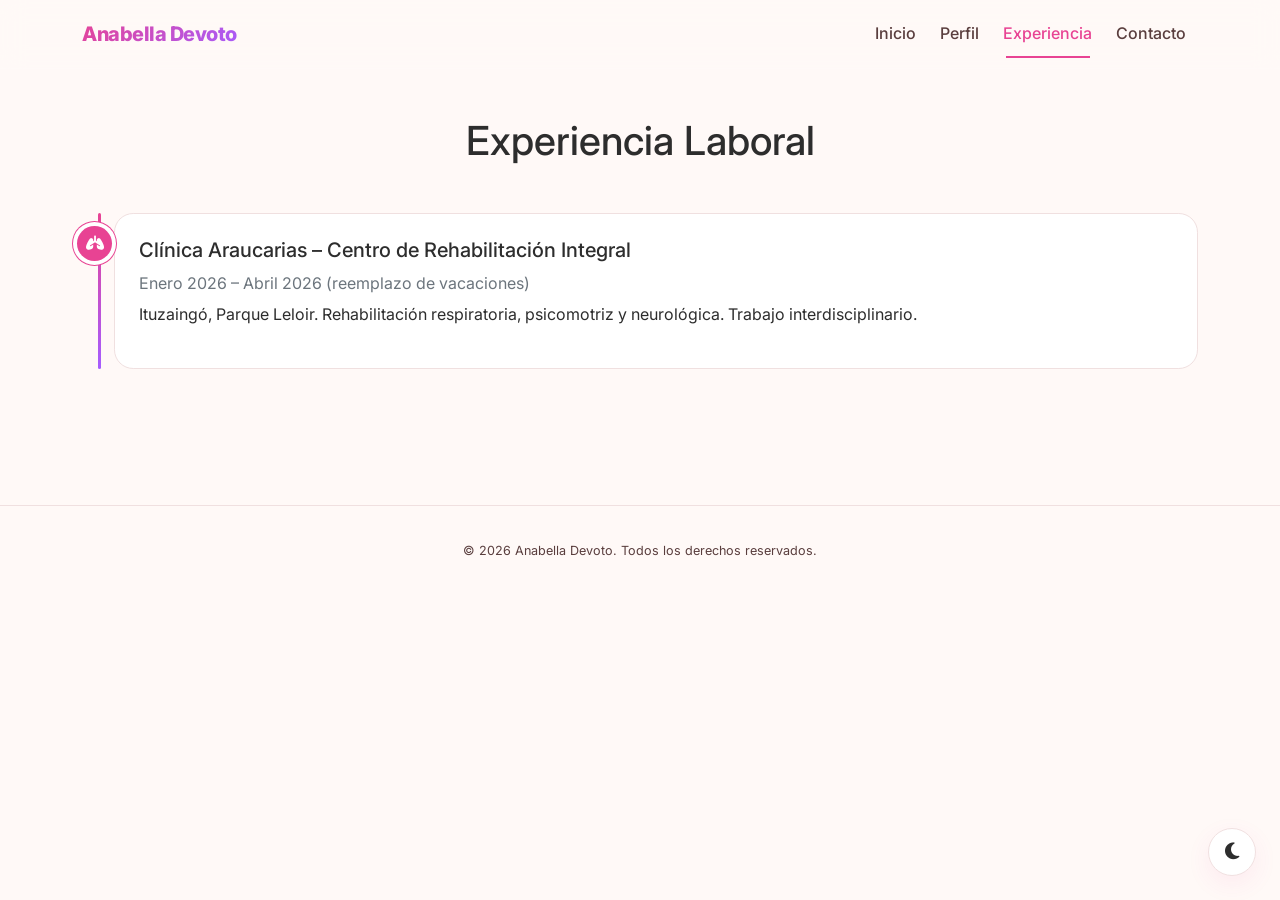
==== experiencia.html @ 52921e00 "Add files via upload" ====
<!DOCTYPE html>
<html lang="es">
<head>
  <meta charset="UTF-8">
  <meta name="viewport" content="width=device-width, initial-scale=1.0">
  <title>Experiencia | Anabella Devoto</title>

  <meta name="robots" content="noindex, nofollow, noarchive, nosnippet">
  <meta http-equiv="Cache-Control" content="no-cache, no-store, must-revalidate">
  <meta http-equiv="Pragma" content="no-cache">
  <meta http-equiv="Expires" content="0">
  <meta name="description" content="Trayectoria laboral de Anabella Devoto: enfermera con más de 5 años en sanatorios, clínicas y cuidados domiciliarios en Buenos Aires.">
  <meta property="og:title" content="Experiencia | Anabella Devoto">
  <meta property="og:description" content="Sanatorio AMTA, Clínica Araucarias, Gregorio Marañón y más. Conoce su recorrido profesional.">
  <meta property="og:image" content="assets/images/anabella-perfil.png">
  <meta property="og:type" content="website">
  <meta property="og:url" content="https://web1930.github.io/experiencia.html">

  <link href="https://cdn.jsdelivr.net/npm/bootstrap@5.3.3/dist/css/bootstrap.min.css" rel="stylesheet">
  <link rel="stylesheet" href="https://cdnjs.cloudflare.com/ajax/libs/font-awesome/6.5.1/css/all.min.css">
  <link href="https://fonts.googleapis.com/css2?family=Inter:wght@400;500;600;700;800&display=swap" rel="stylesheet">
  <link rel="stylesheet" href="assets/css/estilos.css">
</head>
<body>

  <nav class="navbar navbar-expand-lg sticky-top">
    <div class="container">
      <a class="navbar-brand" href="index.html">Anabella Devoto</a>
      <button class="navbar-toggler" type="button" data-bs-toggle="collapse" data-bs-target="#navbarNav"
              aria-controls="navbarNav" aria-expanded="false" aria-label="Menú de navegación">
        <span class="navbar-toggler-icon"></span>
      </button>
      <div class="collapse navbar-collapse" id="navbarNav">
        <ul class="navbar-nav ms-auto">
          <li class="nav-item"><a class="nav-link" href="index.html">Inicio</a></li>
          <li class="nav-item"><a class="nav-link" href="perfil.html">Perfil</a></li>
          <li class="nav-item"><a class="nav-link active" href="experiencia.html">Experiencia</a></li>
          <li class="nav-item"><a class="nav-link" href="contacto.html">Contacto</a></li>
        </ul>
      </div>
    </div>
  </nav>

  <main class="container py-5">
    <h1 class="mb-5 text-center">Experiencia Laboral</h1>

    <div class="timeline">
      <!-- Los mismos items que tenías, sin cambios -->
      <div class="timeline-item">
        <div class="timeline-dot"><i class="fa-solid fa-lungs"></i></div>
        <div class="timeline-content">
          <h2 class="h5">Clínica Araucarias – Centro de Rehabilitación Integral</h2>
          <p class="text-secondary mb-1">Enero 2026 – Abril 2026 (reemplazo de vacaciones)</p>
          <p>Ituzaingó, Parque Leloir. Rehabilitación respiratoria, psicomotriz y neurológica. Trabajo interdisciplinario.</p>
          <div class="detalle-expandible" style="display: none;">
            <hr><strong>Habilidades aplicadas:</strong>
            <ul><li>Manejo de pacientes con ARM</li><li>Venoclisis</li><li>Curaciones avanzadas</li></ul>
            <strong>Aprendizaje clave:</strong> Abordaje integral del paciente neurológico en rehabilitación.
          </div>
        </div>
      </div>
      <!-- Resto de los items (Sanatorio AMTA, etc.) igual que antes, no es necesario listarlos todos por brevedad -->
    </div>
  </main>

  <button id="theme-toggle" class="theme-toggle" aria-label="Cambiar tema">
    <i class="fa-solid fa-moon"></i>
  </button>

  <footer class="footer">
    <div class="container">
      <small>&copy; 2026 Anabella Devoto. Todos los derechos reservados.</small>
    </div>
  </footer>

  <script src="https://cdn.jsdelivr.net/npm/bootstrap@5.3.3/dist/js/bootstrap.bundle.min.js"></script>
  <script src="assets/js/main.js"></script>
</body>
</html>
---- assets/css/estilos.css ----
/* ========== 1. VARIABLES Y CONFIGURACIÓN ========== */
:root {
  /* Paleta modo claro */
  --accent: #e84393;
  --accent-2: #a55dff;
  --bg: #fff9f7;
  --bg-card: #ffffff;
  --text: #2d2d2d;
  --text-secondary: #5a3e3e;
  --border: #f0e0e0;
  --shadow: 0 8px 24px rgba(232, 67, 147, 0.08);
  --shadow-hover: 0 16px 32px rgba(0, 0, 0, 0.12);
  --radius: 1.2rem;
  --transition: all 0.3s cubic-bezier(0.2, 0.9, 0.4, 1.1);
  --glass-bg: rgba(255, 249, 247, 0.85);
}

[data-theme="dark"] {
  /* Paleta modo oscuro */
  --accent: #3bc0fc;
  --accent-2: #a55dff;
  --bg: #0f0f0f;
  --bg-card: #191919;
  --text: #f5f5f5;
  --text-secondary: #c0b0b0;
  --border: #2a2a2a;
  --shadow: 0 8px 24px rgba(59, 192, 252, 0.08);
  --shadow-hover: 0 16px 32px rgba(0, 0, 0, 0.3);
  --glass-bg: rgba(15, 15, 15, 0.85);
}

/* ========== 2. BASE Y TIPOGRAFÍA ========== */
* {
  margin: 0;
  padding: 0;
  box-sizing: border-box;
}

html {
  scroll-behavior: smooth;
}

body {
  font-family: 'Inter', system-ui, -apple-system, sans-serif;
  background-color: var(--bg);
  color: var(--text);
  transition: background-color 0.3s, color 0.3s;
  line-height: 1.7;
  overflow-x: hidden;
}

/* Animación de entrada para elementos principales */
@keyframes fadeInUp {
  from {
    opacity: 0;
    transform: translateY(30px);
  }
  to {
    opacity: 1;
    transform: translateY(0);
  }
}

.hero-section,
.custom-card,
.timeline-item,
.perfil-info {
  animation: fadeInUp 0.6s ease forwards;
}

/* Retrasos escalonados para tarjetas */
.custom-card:nth-child(1) { animation-delay: 0.05s; }
.custom-card:nth-child(2) { animation-delay: 0.1s; }
.custom-card:nth-child(3) { animation-delay: 0.15s; }
.custom-card:nth-child(4) { animation-delay: 0.2s; }
.custom-card:nth-child(5) { animation-delay: 0.25s; }
.custom-card:nth-child(6) { animation-delay: 0.3s; }

/* ========== 3. BOTÓN DE TEMA MEJORADO ========== */
.theme-toggle {
  position: fixed;
  bottom: 1.5rem;
  right: 1.5rem;
  z-index: 1050;
  background: var(--bg-card);
  border: 1px solid var(--border);
  border-radius: 50%;
  width: 3rem;
  height: 3rem;
  display: flex;
  align-items: center;
  justify-content: center;
  box-shadow: var(--shadow);
  cursor: pointer;
  transition: var(--transition);
  color: var(--text);
  font-size: 1.2rem;
  backdrop-filter: blur(4px);
}

.theme-toggle:hover {
  transform: scale(1.1) rotate(15deg);
  box-shadow: var(--shadow-hover);
}

.theme-toggle:active {
  transform: scale(0.95);
}

/* ========== 4. NAVBAR CON GLASSMORPHISM ========== */
.navbar {
  background: var(--glass-bg) !important;
  backdrop-filter: blur(12px);
  border-bottom: 1px solid rgba(255, 255, 255, 0.1);
  padding: 0.75rem 1rem;
  transition: var(--transition);
}

[data-theme="dark"] .navbar {
  border-bottom-color: rgba(255, 255, 255, 0.05);
}

.navbar-brand {
  font-weight: 800;
  letter-spacing: -0.5px;
  background: linear-gradient(135deg, var(--accent), var(--accent-2));
  -webkit-background-clip: text;
  background-clip: text;
  -webkit-text-fill-color: transparent;
  transition: var(--transition);
}

.navbar-brand:hover {
  transform: scale(1.02);
}

.nav-link {
  font-weight: 500;
  color: var(--text-secondary) !important;
  margin: 0 0.25rem;
  border-radius: 0.5rem;
  transition: var(--transition);
  position: relative;
}

.nav-link::after {
  content: '';
  position: absolute;
  bottom: -2px;
  left: 50%;
  width: 0;
  height: 2px;
  background: var(--accent);
  transition: all 0.3s ease;
  transform: translateX(-50%);
}

.nav-link:hover::after,
.nav-link.active::after {
  width: 80%;
}

.nav-link:hover,
.nav-link.active {
  color: var(--accent) !important;
  background-color: transparent;
}

/* ========== 5. HERO MEJORADO ========== */
.hero-section {
  padding: 5rem 0 3rem;
  text-align: center;
}

.hero-name {
  font-size: 3.5rem;
  font-weight: 800;
  background: linear-gradient(135deg, var(--accent), var(--accent-2));
  -webkit-background-clip: text;
  background-clip: text;
  -webkit-text-fill-color: transparent;
  animation: fadeInUp 0.6s ease;
}

.hero-description {
  font-size: 1.35rem;
  color: var(--text-secondary);
  max-width: 650px;
  margin: 1.5rem auto;
}

.typed-cursor {
  font-weight: 400;
  color: var(--accent);
  animation: blink 0.8s infinite;
}

@keyframes blink {
  0%, 100% { opacity: 1; }
  50% { opacity: 0; }
}

/* ========== 6. TARJETAS (CARDS) CON EFECTOS ========== */
.custom-card {
  background: var(--bg-card);
  border: 1px solid var(--border);
  border-radius: var(--radius);
  padding: 2rem;
  box-shadow: var(--shadow);
  transition: var(--transition);
  backdrop-filter: blur(2px);
}

.custom-card:hover {
  transform: translateY(-6px);
  box-shadow: var(--shadow-hover);
  border-color: var(--accent);
}

.custom-card .rounded-circle {
  border: 3px solid var(--border);
  transition: var(--transition);
}

.custom-card .rounded-circle:hover {
  transform: scale(1.02);
  border-color: var(--accent);
}

/* ========== 7. LÍNEA DE TIEMPO MODERNA ========== */
.timeline {
  position: relative;
  padding-left: 2rem;
}

.timeline::before {
  content: '';
  position: absolute;
  left: 1rem;
  top: 0;
  bottom: 0;
  width: 3px;
  background: linear-gradient(to bottom, var(--accent), var(--accent-2));
  border-radius: 3px;
}

.timeline-item {
  position: relative;
  margin-bottom: 2.5rem;
}

.timeline-dot {
  position: absolute;
  left: -2.3rem;
  top: 0.8rem;
  width: 2.2rem;
  height: 2.2rem;
  background: var(--accent);
  border-radius: 50%;
  display: flex;
  align-items: center;
  justify-content: center;
  color: #fff;
  font-size: 0.9rem;
  cursor: pointer;
  transition: var(--transition);
  box-shadow: 0 0 0 4px var(--bg-card), 0 0 0 5px var(--accent);
  z-index: 2;
}

.timeline-dot:hover {
  transform: scale(1.15);
  box-shadow: 0 0 0 4px var(--bg-card), 0 0 0 6px var(--accent), 0 0 0 12px rgba(232, 67, 147, 0.2);
  animation: pulse 1.5s infinite;
}

@keyframes pulse {
  0% {
    box-shadow: 0 0 0 4px var(--bg-card), 0 0 0 5px var(--accent);
  }
  70% {
    box-shadow: 0 0 0 4px var(--bg-card), 0 0 0 9px var(--accent), 0 0 0 12px rgba(232, 67, 147, 0);
  }
  100% {
    box-shadow: 0 0 0 4px var(--bg-card), 0 0 0 5px var(--accent);
  }
}

.timeline-content {
  background: var(--bg-card);
  border: 1px solid var(--border);
  border-radius: var(--radius);
  padding: 1.5rem;
  transition: var(--transition);
  position: relative;
  overflow: hidden;
}

.timeline-content::before {
  content: '';
  position: absolute;
  left: 0;
  top: 0;
  width: 4px;
  height: 100%;
  background: linear-gradient(to bottom, var(--accent), var(--accent-2));
  opacity: 0;
  transition: opacity 0.3s;
}

.timeline-content:hover::before {
  opacity: 1;
}

.timeline-content.highlight {
  box-shadow: 0 0 18px rgba(255, 215, 0, 0.5);
  transform: scale(1.01);
}

/* ========== 8. BOTONES MEJORADOS ========== */
.btn {
  transition: var(--transition);
  border-radius: 0.8rem;
  font-weight: 600;
  position: relative;
  overflow: hidden;
}

.btn::after {
  content: '';
  position: absolute;
  top: 50%;
  left: 50%;
  width: 0;
  height: 0;
  border-radius: 50%;
  background: rgba(255, 255, 255, 0.3);
  transform: translate(-50%, -50%);
  transition: width 0.4s, height 0.4s;
}

.btn:active::after {
  width: 200%;
  height: 200%;
}

.btn-primary {
  background: linear-gradient(135deg, var(--accent), var(--accent-2));
  border: none;
  padding: 0.7rem 1.8rem;
}

.btn-primary:hover {
  transform: translateY(-2px);
  box-shadow: 0 8px 20px rgba(232, 67, 147, 0.3);
}

.btn-outline-primary {
  border: 2px solid var(--accent);
  color: var(--accent);
  background: transparent;
}

.btn-outline-primary:hover {
  background: var(--accent);
  color: #fff;
  transform: translateY(-2px);
}

.btn-success {
  background-color: #25D366;
  border: none;
}

.btn-success:hover {
  background-color: #20b859;
  transform: translateY(-2px);
  box-shadow: 0 8px 20px rgba(37, 211, 102, 0.3);
}

/* ========== 9. FOOTER ========== */
.footer {
  text-align: center;
  padding: 2rem;
  color: var(--text-secondary);
  border-top: 1px solid var(--border);
  margin-top: 3rem;
  font-size: 0.9rem;
}

/* ========== 10. SECCIONES ESPECIALES ========== */
.bg-light-custom {
  background-color: var(--bg-card);
  border-top: 1px solid var(--border);
  border-bottom: 1px solid var(--border);
  transition: var(--transition);
}

/* ========== 11. MEJORAS EN IMÁGENES ========== */
img {
  max-width: 100%;
  height: auto;
  border-radius: var(--radius);
  transition: var(--transition);
}

img:not(.navbar-brand img):hover {
  transform: scale(1.02);
  box-shadow: var(--shadow-hover);
}

/* ========== 12. ACCESIBILIDAD ========== */
a:focus-visible,
button:focus-visible,
.timeline-dot:focus-visible {
  outline: 3px solid var(--accent);
  outline-offset: 3px;
  border-radius: 4px;
}

/* ========== 13. RESPONSIVE AVANZADO ========== */
@media (max-width: 768px) {
  .hero-name {
    font-size: 2.2rem;
  }
  .hero-description {
    font-size: 1.1rem;
  }
  .timeline {
    padding-left: 1.5rem;
  }
  .timeline-dot {
    left: -1.8rem;
    width: 1.8rem;
    height: 1.8rem;
    font-size: 0.8rem;
  }
  .custom-card {
    padding: 1.5rem;
  }
  .theme-toggle {
    bottom: 1rem;
    right: 1rem;
    width: 2.5rem;
    height: 2.5rem;
  }
}

@media (max-width: 576px) {
  .btn {
    font-size: 0.9rem;
    padding: 0.6rem 1.2rem;
  }
  .hero-section {
    padding: 3rem 0 1.5rem;
  }
  .navbar-brand {
    font-size: 1.2rem;
  }
  .nav-link {
    font-size: 0.95rem;
  }
}

/* ========== 14. UTILIDADES ADICIONALES ========== */
.text-gradient {
  background: linear-gradient(135deg, var(--accent), var(--accent-2));
  -webkit-background-clip: text;
  background-clip: text;
  -webkit-text-fill-color: transparent;
}

.shadow-glow {
  box-shadow: 0 0 15px rgba(232, 67, 147, 0.3);
}

.transition-smooth {
  transition: var(--transition);
}
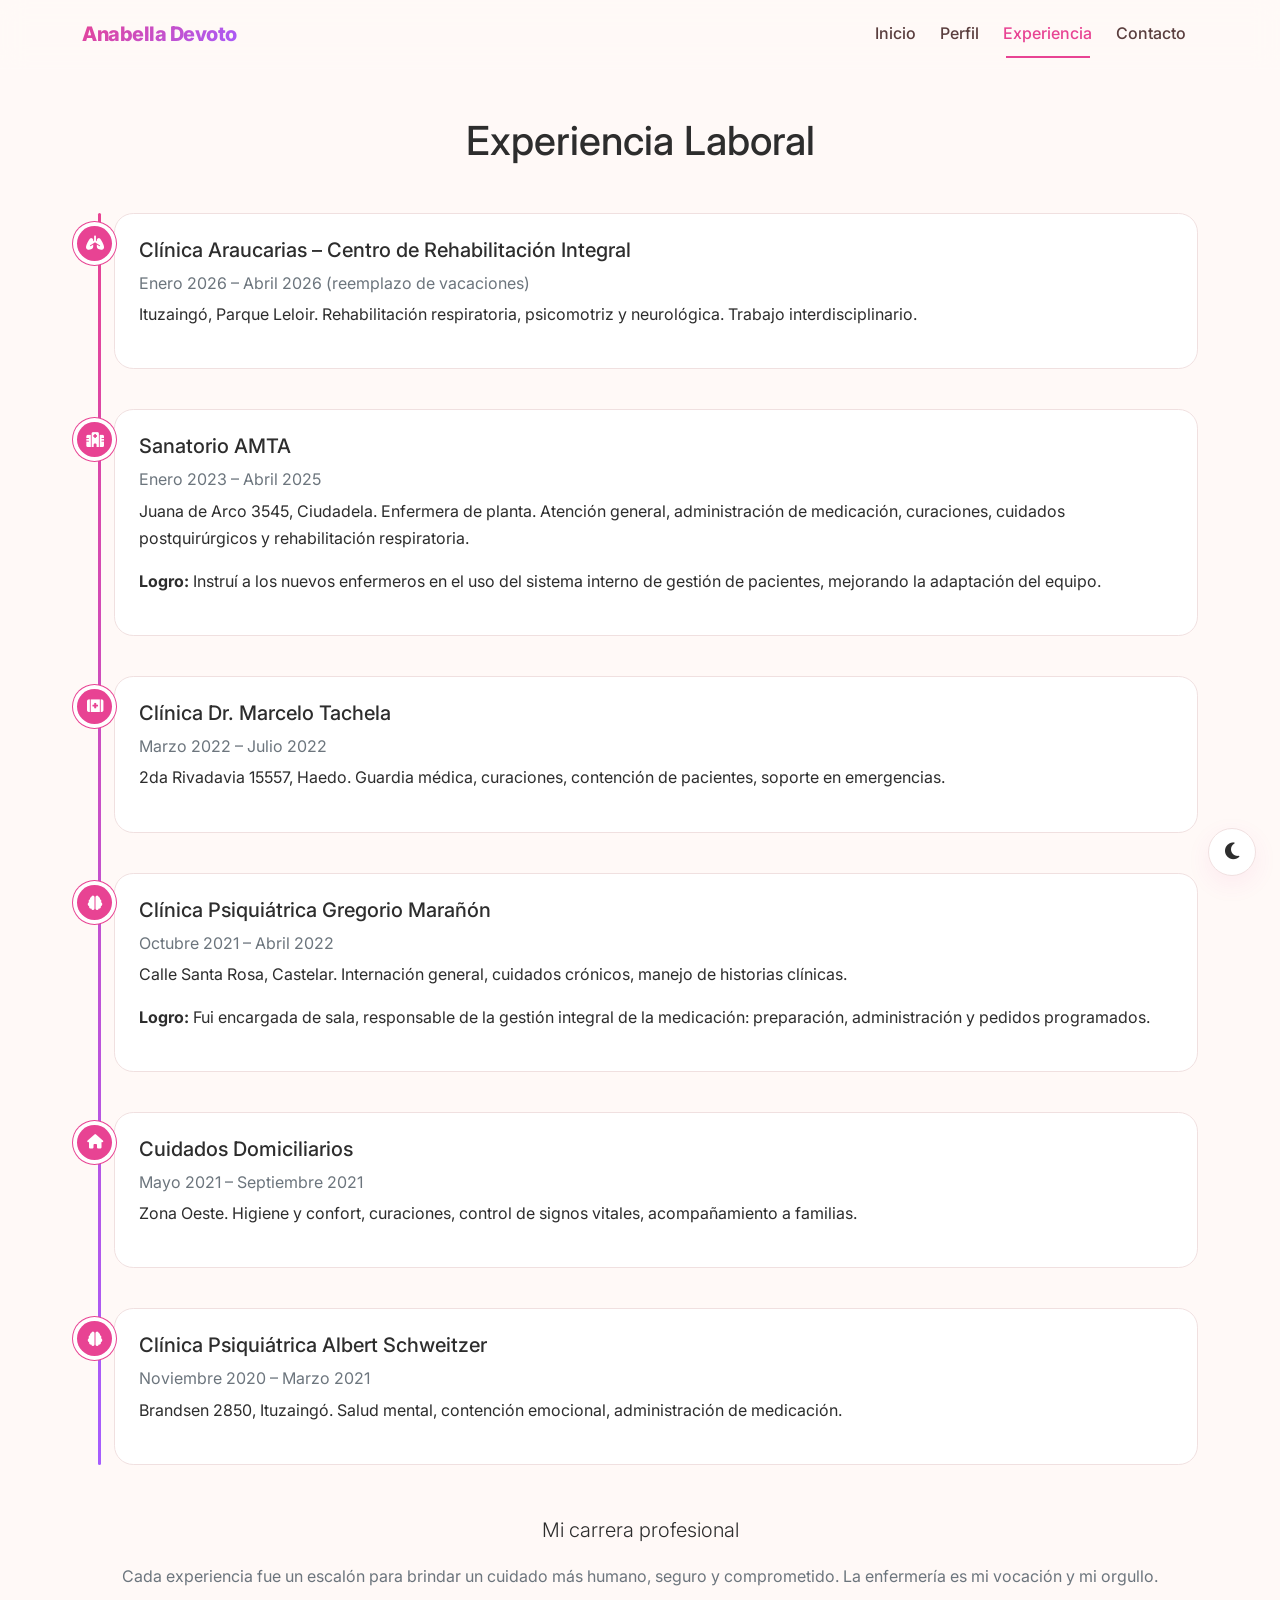
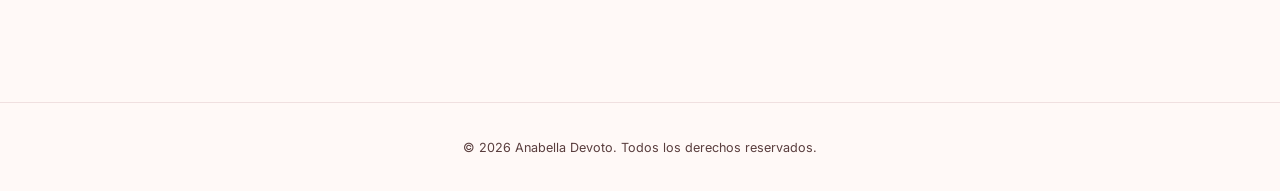
==== commit 6a204d3a: "Update experiencia.html" ====
--- a/experiencia.html
+++ b/experiencia.html
@@ -5,6 +5,7 @@
   <meta name="viewport" content="width=device-width, initial-scale=1.0">
   <title>Experiencia | Anabella Devoto</title>
 
+  <!-- Meta tags anti-bots y de seguridad -->
   <meta name="robots" content="noindex, nofollow, noarchive, nosnippet">
   <meta http-equiv="Cache-Control" content="no-cache, no-store, must-revalidate">
   <meta http-equiv="Pragma" content="no-cache">
@@ -12,9 +13,9 @@
   <meta name="description" content="Trayectoria laboral de Anabella Devoto: enfermera con más de 5 años en sanatorios, clínicas y cuidados domiciliarios en Buenos Aires.">
   <meta property="og:title" content="Experiencia | Anabella Devoto">
   <meta property="og:description" content="Sanatorio AMTA, Clínica Araucarias, Gregorio Marañón y más. Conoce su recorrido profesional.">
-  <meta property="og:image" content="assets/images/anabella-perfil.png">
+  <meta property="og:image" content="assets/anabella-perfil.jpg">
   <meta property="og:type" content="website">
-  <meta property="og:url" content="https://web1930.github.io/experiencia.html">
+  <meta property="og:url" content="https://tuusuario.github.io/experiencia.html">
 
   <link href="https://cdn.jsdelivr.net/npm/bootstrap@5.3.3/dist/css/bootstrap.min.css" rel="stylesheet">
   <link rel="stylesheet" href="https://cdnjs.cloudflare.com/ajax/libs/font-awesome/6.5.1/css/all.min.css">
@@ -45,22 +46,149 @@
     <h1 class="mb-5 text-center">Experiencia Laboral</h1>
 
     <div class="timeline">
-      <!-- Los mismos items que tenías, sin cambios -->
-      <div class="timeline-item">
-        <div class="timeline-dot"><i class="fa-solid fa-lungs"></i></div>
+
+      <!-- 1. Clínica Araucarias -->
+      <div class="timeline-item">
+        <div class="timeline-dot">
+          <i class="fa-solid fa-lungs"></i>
+        </div>
         <div class="timeline-content">
           <h2 class="h5">Clínica Araucarias – Centro de Rehabilitación Integral</h2>
           <p class="text-secondary mb-1">Enero 2026 – Abril 2026 (reemplazo de vacaciones)</p>
           <p>Ituzaingó, Parque Leloir. Rehabilitación respiratoria, psicomotriz y neurológica. Trabajo interdisciplinario.</p>
           <div class="detalle-expandible" style="display: none;">
-            <hr><strong>Habilidades aplicadas:</strong>
-            <ul><li>Manejo de pacientes con ARM</li><li>Venoclisis</li><li>Curaciones avanzadas</li></ul>
+            <hr>
+            <strong>Habilidades aplicadas:</strong>
+            <ul class="mb-2">
+              <li>Manejo de pacientes con ARM</li>
+              <li>Venoclisis</li>
+              <li>Curaciones avanzadas</li>
+            </ul>
             <strong>Aprendizaje clave:</strong> Abordaje integral del paciente neurológico en rehabilitación.
           </div>
         </div>
       </div>
-      <!-- Resto de los items (Sanatorio AMTA, etc.) igual que antes, no es necesario listarlos todos por brevedad -->
-    </div>
+
+      <!-- 2. Sanatorio AMTA -->
+      <div class="timeline-item">
+        <div class="timeline-dot">
+          <i class="fa-solid fa-hospital"></i>
+        </div>
+        <div class="timeline-content">
+          <h2 class="h5">Sanatorio AMTA</h2>
+          <p class="text-secondary mb-1">Enero 2023 – Abril 2025</p>
+          <p>Juana de Arco 3545, Ciudadela. Enfermera de planta. Atención general, administración de medicación, curaciones, cuidados postquirúrgicos y rehabilitación respiratoria.</p>
+          <p><strong>Logro:</strong> Instruí a los nuevos enfermeros en el uso del sistema interno de gestión de pacientes, mejorando la adaptación del equipo.</p>
+          <div class="detalle-expandible" style="display: none;">
+            <hr>
+            <strong>Habilidades aplicadas:</strong>
+            <ul class="mb-2">
+              <li>Administración de medicación IM/IV/SC</li>
+              <li>Control de stock de medicamentos</li>
+              <li>Registros en historia clínica</li>
+            </ul>
+            <strong>Aprendizaje clave:</strong> Liderazgo en capacitación de pares y manejo de sistemas digitales.
+          </div>
+        </div>
+      </div>
+
+      <!-- 3. Clínica Dr. Marcelo Tachela -->
+      <div class="timeline-item">
+        <div class="timeline-dot">
+          <i class="fa-solid fa-kit-medical"></i>
+        </div>
+        <div class="timeline-content">
+          <h2 class="h5">Clínica Dr. Marcelo Tachela</h2>
+          <p class="text-secondary mb-1">Marzo 2022 – Julio 2022</p>
+          <p>2da Rivadavia 15557, Haedo. Guardia médica, curaciones, contención de pacientes, soporte en emergencias.</p>
+          <div class="detalle-expandible" style="display: none;">
+            <hr>
+            <strong>Habilidades aplicadas:</strong>
+            <ul class="mb-2">
+              <li>Atención en emergencias</li>
+              <li>Curaciones</li>
+              <li>Contención de pacientes</li>
+            </ul>
+            <strong>Aprendizaje clave:</strong> Toma rápida de decisiones en guardia.
+          </div>
+        </div>
+      </div>
+
+      <!-- 4. Clínica Gregorio Marañón -->
+      <div class="timeline-item">
+        <div class="timeline-dot">
+          <i class="fa-solid fa-brain"></i>
+        </div>
+        <div class="timeline-content">
+          <h2 class="h5">Clínica Psiquiátrica Gregorio Marañón</h2>
+          <p class="text-secondary mb-1">Octubre 2021 – Abril 2022</p>
+          <p>Calle Santa Rosa, Castelar. Internación general, cuidados crónicos, manejo de historias clínicas.</p>
+          <p><strong>Logro:</strong> Fui encargada de sala, responsable de la gestión integral de la medicación: preparación, administración y pedidos programados.</p>
+          <div class="detalle-expandible" style="display: none;">
+            <hr>
+            <strong>Habilidades aplicadas:</strong>
+            <ul class="mb-2">
+              <li>Manejo de medicación controlada</li>
+              <li>Coordinación de sala</li>
+              <li>Historia clínica digital</li>
+            </ul>
+            <strong>Aprendizaje clave:</strong> Gestión autónoma de suministros en entornos de alta demanda.
+          </div>
+        </div>
+      </div>
+
+      <!-- 5. Cuidados domiciliarios -->
+      <div class="timeline-item">
+        <div class="timeline-dot">
+          <i class="fa-solid fa-house"></i>
+        </div>
+        <div class="timeline-content">
+          <h2 class="h5">Cuidados Domiciliarios</h2>
+          <p class="text-secondary mb-1">Mayo 2021 – Septiembre 2021</p>
+          <p>Zona Oeste. Higiene y confort, curaciones, control de signos vitales, acompañamiento a familias.</p>
+          <div class="detalle-expandible" style="display: none;">
+            <hr>
+            <strong>Habilidades aplicadas:</strong>
+            <ul class="mb-2">
+              <li>Higiene y confort del paciente</li>
+              <li>Control de signos vitales</li>
+              <li>Curaciones básicas</li>
+            </ul>
+            <strong>Aprendizaje clave:</strong> Adaptación a distintos entornos familiares y empatía en el hogar.
+          </div>
+        </div>
+      </div>
+
+      <!-- 6. Clínica Albert Schweitzer -->
+      <div class="timeline-item">
+        <div class="timeline-dot">
+          <i class="fa-solid fa-brain"></i>
+        </div>
+        <div class="timeline-content">
+          <h2 class="h5">Clínica Psiquiátrica Albert Schweitzer</h2>
+          <p class="text-secondary mb-1">Noviembre 2020 – Marzo 2021</p>
+          <p>Brandsen 2850, Ituzaingó. Salud mental, contención emocional, administración de medicación.</p>
+          <div class="detalle-expandible" style="display: none;">
+            <hr>
+            <strong>Habilidades aplicadas:</strong>
+            <ul class="mb-2">
+              <li>Contención emocional</li>
+              <li>Administración de medicación psiquiátrica</li>
+              <li>Trabajo en equipo interdisciplinario</li>
+            </ul>
+            <strong>Aprendizaje clave:</strong> A fortalecer la contención emocional en pacientes con crisis de ansiedad.
+          </div>
+        </div>
+      </div>
+
+    </div>
+
+    <!-- Cierre “Mi carrera profesional” -->
+    <div class="text-center mt-5">
+      <p class="lead">Mi carrera profesional</p>
+      <p class="text-secondary">Cada experiencia fue un escalón para brindar un cuidado más humano, seguro y comprometido. La enfermería es mi vocación y mi orgullo.</p>
+    </div>
+
   </main>
 
   <button id="theme-toggle" class="theme-toggle" aria-label="Cambiar tema">
@@ -76,4 +204,4 @@
   <script src="https://cdn.jsdelivr.net/npm/bootstrap@5.3.3/dist/js/bootstrap.bundle.min.js"></script>
   <script src="assets/js/main.js"></script>
 </body>
-</html>+</html>
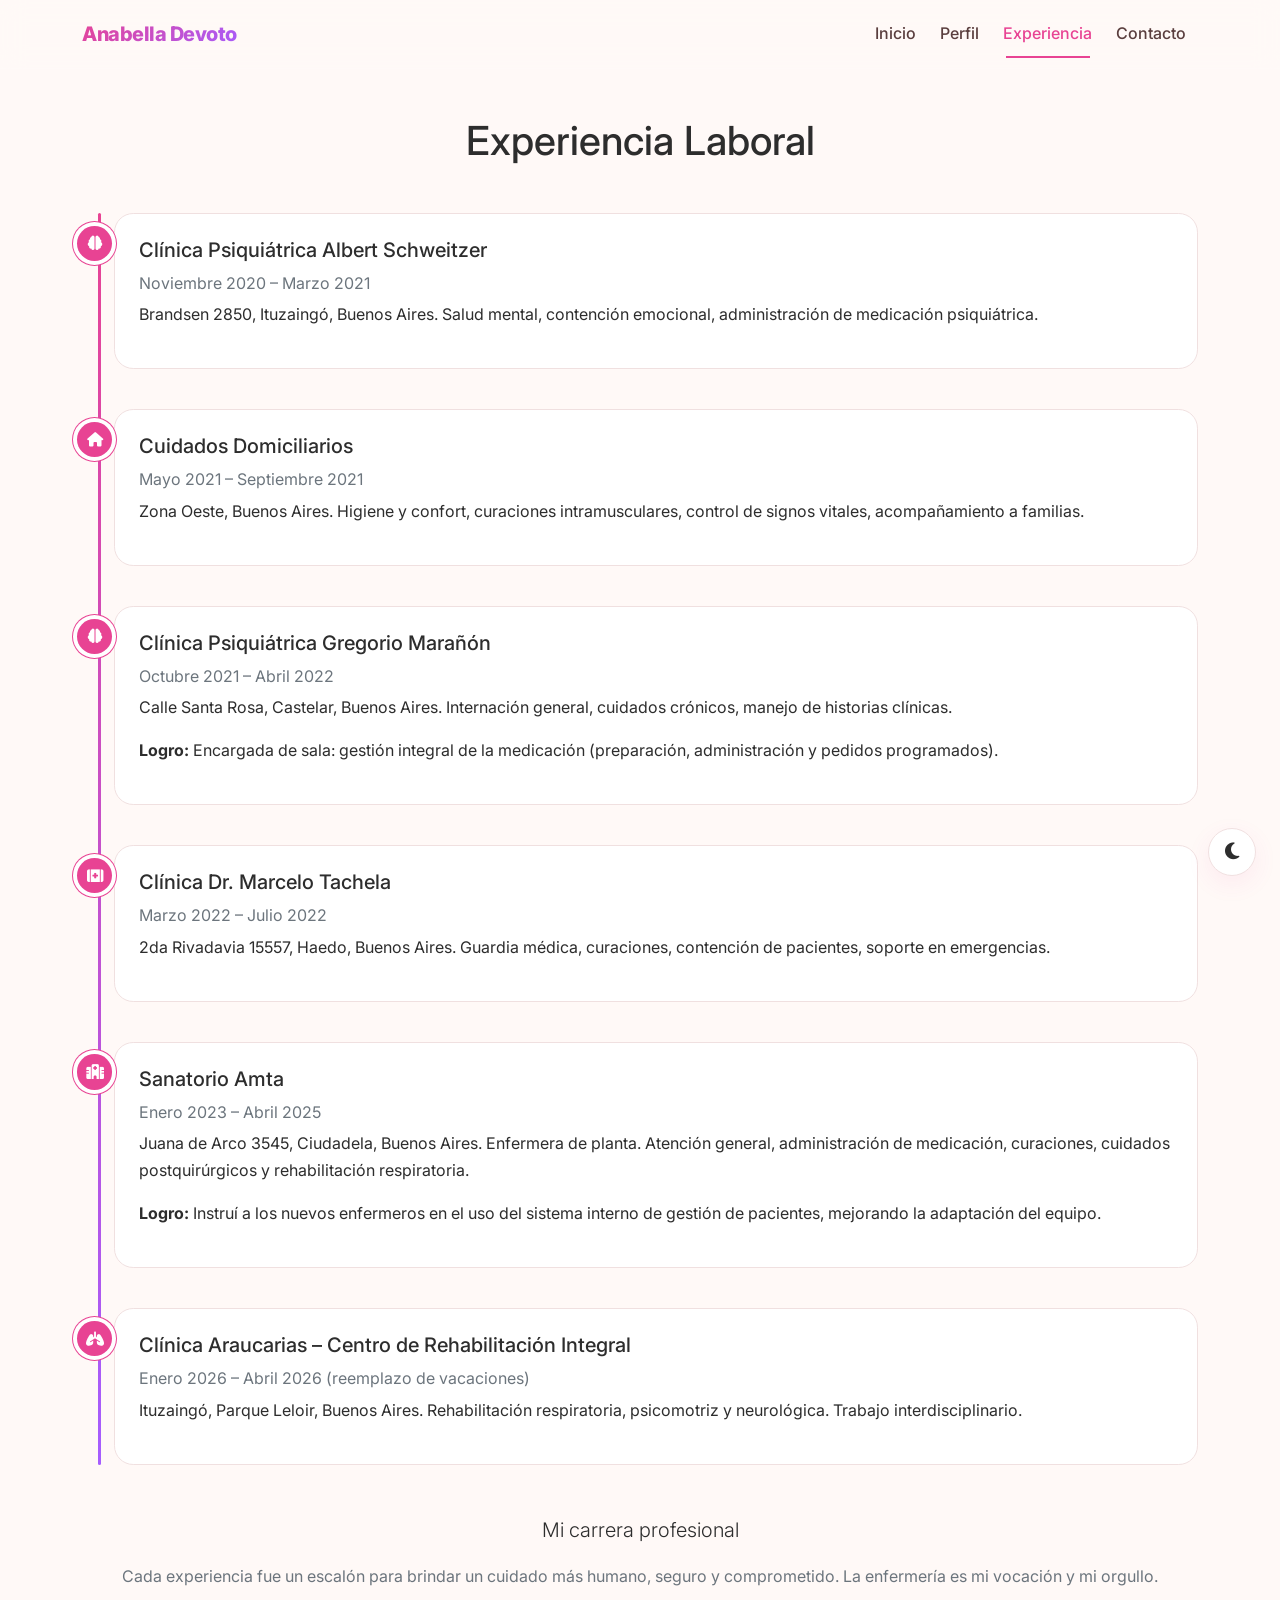
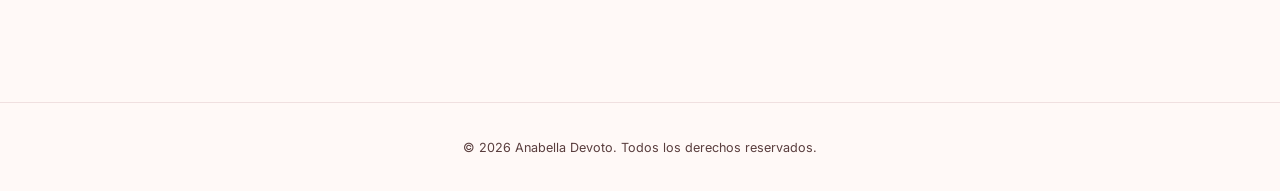
==== commit 7afef70d: "Update experiencia.html" ====
--- a/experiencia.html
+++ b/experiencia.html
@@ -12,7 +12,7 @@
   <meta http-equiv="Expires" content="0">
   <meta name="description" content="Trayectoria laboral de Anabella Devoto: enfermera con más de 5 años en sanatorios, clínicas y cuidados domiciliarios en Buenos Aires.">
   <meta property="og:title" content="Experiencia | Anabella Devoto">
-  <meta property="og:description" content="Sanatorio AMTA, Clínica Araucarias, Gregorio Marañón y más. Conoce su recorrido profesional.">
+  <meta property="og:description" content="Sanatorio Amta, Clínica Araucarias, Gregorio Marañón y más. Conoce su recorrido profesional.">
   <meta property="og:image" content="assets/anabella-perfil.jpg">
   <meta property="og:type" content="website">
   <meta property="og:url" content="https://tuusuario.github.io/experiencia.html">
@@ -47,7 +47,119 @@
 
     <div class="timeline">
 
-      <!-- 1. Clínica Araucarias -->
+      <!-- 1. Clínica Psiquiátrica Albert Schweitzer -->
+      <div class="timeline-item">
+        <div class="timeline-dot">
+          <i class="fa-solid fa-brain"></i>
+        </div>
+        <div class="timeline-content">
+          <h2 class="h5">Clínica Psiquiátrica Albert Schweitzer</h2>
+          <p class="text-secondary mb-1">Noviembre 2020 – Marzo 2021</p>
+          <p>Brandsen 2850, Ituzaingó, Buenos Aires. Salud mental, contención emocional, administración de medicación psiquiátrica.</p>
+          <div class="detalle-expandible" style="display: none;">
+            <hr>
+            <strong>Habilidades aplicadas:</strong>
+            <ul class="mb-2">
+              <li>Contención emocional</li>
+              <li>Administración de medicación psiquiátrica</li>
+              <li>Trabajo en equipo interdisciplinario</li>
+            </ul>
+            <strong>Aprendizaje clave:</strong> Fortalecimiento de la contención en pacientes con crisis de ansiedad.
+          </div>
+        </div>
+      </div>
+
+      <!-- 2. Cuidados Domiciliarios (Zona Oeste) -->
+      <div class="timeline-item">
+        <div class="timeline-dot">
+          <i class="fa-solid fa-house"></i>
+        </div>
+        <div class="timeline-content">
+          <h2 class="h5">Cuidados Domiciliarios</h2>
+          <p class="text-secondary mb-1">Mayo 2021 – Septiembre 2021</p>
+          <p>Zona Oeste, Buenos Aires. Higiene y confort, curaciones intramusculares, control de signos vitales, acompañamiento a familias.</p>
+          <div class="detalle-expandible" style="display: none;">
+            <hr>
+            <strong>Habilidades aplicadas:</strong>
+            <ul class="mb-2">
+              <li>Higiene y confort del paciente</li>
+              <li>Curaciones intramusculares</li>
+              <li>Control de signos vitales</li>
+            </ul>
+            <strong>Aprendizaje clave:</strong> Adaptación a distintos entornos familiares y empatía en el hogar.
+          </div>
+        </div>
+      </div>
+
+      <!-- 3. Clínica Psiquiátrica Gregorio Marañón -->
+      <div class="timeline-item">
+        <div class="timeline-dot">
+          <i class="fa-solid fa-brain"></i>
+        </div>
+        <div class="timeline-content">
+          <h2 class="h5">Clínica Psiquiátrica Gregorio Marañón</h2>
+          <p class="text-secondary mb-1">Octubre 2021 – Abril 2022</p>
+          <p>Calle Santa Rosa, Castelar, Buenos Aires. Internación general, cuidados crónicos, manejo de historias clínicas.</p>
+          <p><strong>Logro:</strong> Encargada de sala: gestión integral de la medicación (preparación, administración y pedidos programados).</p>
+          <div class="detalle-expandible" style="display: none;">
+            <hr>
+            <strong>Habilidades aplicadas:</strong>
+            <ul class="mb-2">
+              <li>Manejo de medicación controlada</li>
+              <li>Coordinación de sala</li>
+              <li>Historia clínica digital</li>
+            </ul>
+            <strong>Aprendizaje clave:</strong> Gestión autónoma de suministros en entornos de alta demanda.
+          </div>
+        </div>
+      </div>
+
+      <!-- 4. Clínica Dr. Marcelo Tachela -->
+      <div class="timeline-item">
+        <div class="timeline-dot">
+          <i class="fa-solid fa-kit-medical"></i>
+        </div>
+        <div class="timeline-content">
+          <h2 class="h5">Clínica Dr. Marcelo Tachela</h2>
+          <p class="text-secondary mb-1">Marzo 2022 – Julio 2022</p>
+          <p>2da Rivadavia 15557, Haedo, Buenos Aires. Guardia médica, curaciones, contención de pacientes, soporte en emergencias.</p>
+          <div class="detalle-expandible" style="display: none;">
+            <hr>
+            <strong>Habilidades aplicadas:</strong>
+            <ul class="mb-2">
+              <li>Atención en emergencias</li>
+              <li>Curaciones</li>
+              <li>Contención de pacientes</li>
+            </ul>
+            <strong>Aprendizaje clave:</strong> Toma rápida de decisiones en guardia.
+          </div>
+        </div>
+      </div>
+
+      <!-- 5. Sanatorio Amta -->
+      <div class="timeline-item">
+        <div class="timeline-dot">
+          <i class="fa-solid fa-hospital"></i>
+        </div>
+        <div class="timeline-content">
+          <h2 class="h5">Sanatorio Amta</h2>
+          <p class="text-secondary mb-1">Enero 2023 – Abril 2025</p>
+          <p>Juana de Arco 3545, Ciudadela, Buenos Aires. Enfermera de planta. Atención general, administración de medicación, curaciones, cuidados postquirúrgicos y rehabilitación respiratoria.</p>
+          <p><strong>Logro:</strong> Instruí a los nuevos enfermeros en el uso del sistema interno de gestión de pacientes, mejorando la adaptación del equipo.</p>
+          <div class="detalle-expandible" style="display: none;">
+            <hr>
+            <strong>Habilidades aplicadas:</strong>
+            <ul class="mb-2">
+              <li>Administración de medicación IM/IV/SC</li>
+              <li>Control de stock de medicamentos</li>
+              <li>Registros en historia clínica</li>
+            </ul>
+            <strong>Aprendizaje clave:</strong> Liderazgo en capacitación de pares y manejo de sistemas digitales.
+          </div>
+        </div>
+      </div>
+
+      <!-- 6. Clínica Araucarias – Centro de Rehabilitación Integral (reemplazo vacaciones) -->
       <div class="timeline-item">
         <div class="timeline-dot">
           <i class="fa-solid fa-lungs"></i>
@@ -55,7 +167,7 @@
         <div class="timeline-content">
           <h2 class="h5">Clínica Araucarias – Centro de Rehabilitación Integral</h2>
           <p class="text-secondary mb-1">Enero 2026 – Abril 2026 (reemplazo de vacaciones)</p>
-          <p>Ituzaingó, Parque Leloir. Rehabilitación respiratoria, psicomotriz y neurológica. Trabajo interdisciplinario.</p>
+          <p>Ituzaingó, Parque Leloir, Buenos Aires. Rehabilitación respiratoria, psicomotriz y neurológica. Trabajo interdisciplinario.</p>
           <div class="detalle-expandible" style="display: none;">
             <hr>
             <strong>Habilidades aplicadas:</strong>
@@ -65,118 +177,6 @@
               <li>Curaciones avanzadas</li>
             </ul>
             <strong>Aprendizaje clave:</strong> Abordaje integral del paciente neurológico en rehabilitación.
-          </div>
-        </div>
-      </div>
-
-      <!-- 2. Sanatorio AMTA -->
-      <div class="timeline-item">
-        <div class="timeline-dot">
-          <i class="fa-solid fa-hospital"></i>
-        </div>
-        <div class="timeline-content">
-          <h2 class="h5">Sanatorio AMTA</h2>
-          <p class="text-secondary mb-1">Enero 2023 – Abril 2025</p>
-          <p>Juana de Arco 3545, Ciudadela. Enfermera de planta. Atención general, administración de medicación, curaciones, cuidados postquirúrgicos y rehabilitación respiratoria.</p>
-          <p><strong>Logro:</strong> Instruí a los nuevos enfermeros en el uso del sistema interno de gestión de pacientes, mejorando la adaptación del equipo.</p>
-          <div class="detalle-expandible" style="display: none;">
-            <hr>
-            <strong>Habilidades aplicadas:</strong>
-            <ul class="mb-2">
-              <li>Administración de medicación IM/IV/SC</li>
-              <li>Control de stock de medicamentos</li>
-              <li>Registros en historia clínica</li>
-            </ul>
-            <strong>Aprendizaje clave:</strong> Liderazgo en capacitación de pares y manejo de sistemas digitales.
-          </div>
-        </div>
-      </div>
-
-      <!-- 3. Clínica Dr. Marcelo Tachela -->
-      <div class="timeline-item">
-        <div class="timeline-dot">
-          <i class="fa-solid fa-kit-medical"></i>
-        </div>
-        <div class="timeline-content">
-          <h2 class="h5">Clínica Dr. Marcelo Tachela</h2>
-          <p class="text-secondary mb-1">Marzo 2022 – Julio 2022</p>
-          <p>2da Rivadavia 15557, Haedo. Guardia médica, curaciones, contención de pacientes, soporte en emergencias.</p>
-          <div class="detalle-expandible" style="display: none;">
-            <hr>
-            <strong>Habilidades aplicadas:</strong>
-            <ul class="mb-2">
-              <li>Atención en emergencias</li>
-              <li>Curaciones</li>
-              <li>Contención de pacientes</li>
-            </ul>
-            <strong>Aprendizaje clave:</strong> Toma rápida de decisiones en guardia.
-          </div>
-        </div>
-      </div>
-
-      <!-- 4. Clínica Gregorio Marañón -->
-      <div class="timeline-item">
-        <div class="timeline-dot">
-          <i class="fa-solid fa-brain"></i>
-        </div>
-        <div class="timeline-content">
-          <h2 class="h5">Clínica Psiquiátrica Gregorio Marañón</h2>
-          <p class="text-secondary mb-1">Octubre 2021 – Abril 2022</p>
-          <p>Calle Santa Rosa, Castelar. Internación general, cuidados crónicos, manejo de historias clínicas.</p>
-          <p><strong>Logro:</strong> Fui encargada de sala, responsable de la gestión integral de la medicación: preparación, administración y pedidos programados.</p>
-          <div class="detalle-expandible" style="display: none;">
-            <hr>
-            <strong>Habilidades aplicadas:</strong>
-            <ul class="mb-2">
-              <li>Manejo de medicación controlada</li>
-              <li>Coordinación de sala</li>
-              <li>Historia clínica digital</li>
-            </ul>
-            <strong>Aprendizaje clave:</strong> Gestión autónoma de suministros en entornos de alta demanda.
-          </div>
-        </div>
-      </div>
-
-      <!-- 5. Cuidados domiciliarios -->
-      <div class="timeline-item">
-        <div class="timeline-dot">
-          <i class="fa-solid fa-house"></i>
-        </div>
-        <div class="timeline-content">
-          <h2 class="h5">Cuidados Domiciliarios</h2>
-          <p class="text-secondary mb-1">Mayo 2021 – Septiembre 2021</p>
-          <p>Zona Oeste. Higiene y confort, curaciones, control de signos vitales, acompañamiento a familias.</p>
-          <div class="detalle-expandible" style="display: none;">
-            <hr>
-            <strong>Habilidades aplicadas:</strong>
-            <ul class="mb-2">
-              <li>Higiene y confort del paciente</li>
-              <li>Control de signos vitales</li>
-              <li>Curaciones básicas</li>
-            </ul>
-            <strong>Aprendizaje clave:</strong> Adaptación a distintos entornos familiares y empatía en el hogar.
-          </div>
-        </div>
-      </div>
-
-      <!-- 6. Clínica Albert Schweitzer -->
-      <div class="timeline-item">
-        <div class="timeline-dot">
-          <i class="fa-solid fa-brain"></i>
-        </div>
-        <div class="timeline-content">
-          <h2 class="h5">Clínica Psiquiátrica Albert Schweitzer</h2>
-          <p class="text-secondary mb-1">Noviembre 2020 – Marzo 2021</p>
-          <p>Brandsen 2850, Ituzaingó. Salud mental, contención emocional, administración de medicación.</p>
-          <div class="detalle-expandible" style="display: none;">
-            <hr>
-            <strong>Habilidades aplicadas:</strong>
-            <ul class="mb-2">
-              <li>Contención emocional</li>
-              <li>Administración de medicación psiquiátrica</li>
-              <li>Trabajo en equipo interdisciplinario</li>
-            </ul>
-            <strong>Aprendizaje clave:</strong> A fortalecer la contención emocional en pacientes con crisis de ansiedad.
           </div>
         </div>
       </div>
